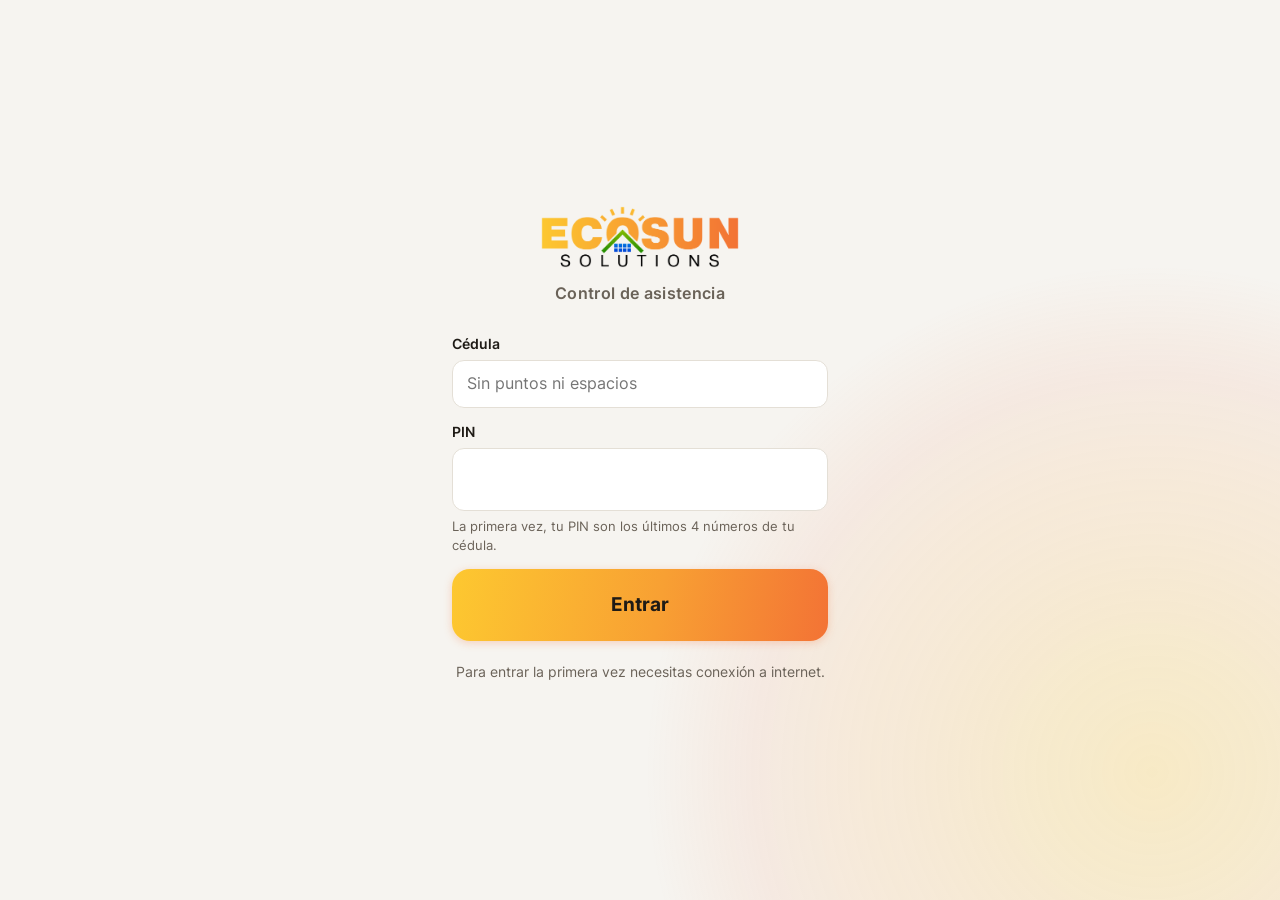
==== index.html @ 81bcc9c9 "ECOSUN Asistencia v1.0: app del empleado y panel Co-Authored-By: Claude Opus 5.5 <noreply@anthropic." ====
<!doctype html>
<html lang="es">
<head>
<meta charset="utf-8">
<meta name="viewport" content="width=device-width,initial-scale=1,viewport-fit=cover">
<title>ECOSUN Asistencia</title>
<meta name="description" content="Control de ingreso y salida del personal de ECOSUN Solutions">
<meta name="theme-color" content="#F8A033">
<meta name="apple-mobile-web-app-capable" content="yes">
<meta name="mobile-web-app-capable" content="yes">
<meta name="apple-mobile-web-app-title" content="ECOSUN">
<meta name="apple-mobile-web-app-status-bar-style" content="default">
<link rel="manifest" href="manifest.webmanifest">
<link rel="icon" href="img/icono-192.png">
<link rel="apple-touch-icon" href="img/icono-180.png">
<link rel="stylesheet" href="css/app.css">
<link rel="stylesheet" href="css/empleado.css">
</head>
<body class="emp">
<div class="halo" aria-hidden="true"></div>

<!-- Cargando -->
<section id="v-carga" class="acceso"><img class="logo" src="img/logo-ecosun.png" alt="ECOSUN Solutions"><p class="sub">Cargando…</p></section>

<!-- Inicio de sesión -->
<section id="v-login" class="acceso" hidden>
  <img class="logo" src="img/logo-ecosun.png" alt="ECOSUN Solutions">
  <p class="sub">Control de asistencia</p>
  <form id="f-login" autocomplete="on" novalidate>
    <div id="login-err" class="error" hidden></div>
    <div class="campo"><label for="l-usuario">Cédula</label>
      <input id="l-usuario" class="inp" inputmode="numeric" autocomplete="username" required placeholder="Sin puntos ni espacios"></div>
    <div class="campo"><label for="l-pin">PIN</label>
      <input id="l-pin" class="inp pin" type="password" inputmode="numeric" maxlength="6" autocomplete="current-password" required>
      <span class="ayuda">La primera vez, tu PIN son los últimos 4 números de tu cédula.</span></div>
    <button class="btn prim big" type="submit" id="b-login">Entrar</button>
  </form>
  <p class="small muted" style="text-align:center;margin-top:22px">Para entrar la primera vez necesitas conexión a internet.</p>
</section>

<!-- Cambio de PIN obligatorio -->
<section id="v-pin" class="acceso" hidden>
  <h1>Crea tu PIN</h1>
  <p class="lead">Es personal. Lo vas a usar cada vez que abras la app.</p>
  <form id="f-pin" novalidate>
    <div id="pin-err" class="error" hidden></div>
    <div class="campo"><label for="p-nuevo">PIN nuevo (4 a 6 números)</label><input id="p-nuevo" class="inp pin" type="password" inputmode="numeric" maxlength="6" autocomplete="new-password"></div>
    <div class="campo"><label for="p-conf">Repite el PIN</label><input id="p-conf" class="inp pin" type="password" inputmode="numeric" maxlength="6" autocomplete="new-password"></div>
    <button class="btn prim big" type="submit">Guardar PIN</button>
  </form>
</section>

<!-- Autorización de datos -->
<section id="v-consent" class="acceso" hidden>
  <h1>Autorización de datos</h1>
  <p class="lead">Léela antes de empezar a marcar.</p>
  <div class="consent" id="consent-txt" tabindex="0"></div>
  <label class="check"><input type="checkbox" id="c-acepto"> <span>Leí y autorizo el tratamiento de mis datos personales, incluida mi ubicación y mi fotografía al momento de marcar.</span></label>
  <div id="consent-err" class="error" hidden></div>
  <button class="btn prim big" id="b-consent" disabled>Aceptar y continuar</button>
  <button class="enlace" id="b-no-acepto" style="margin-top:12px">No acepto</button>
</section>

<!-- Desbloqueo con PIN (funciona sin señal) -->
<section id="v-bloqueo" class="acceso" hidden>
  <img class="logo" src="img/logo-ecosun.png" alt="ECOSUN Solutions">
  <p class="sub" id="bl-hola">Hola</p>
  <form id="f-bloqueo" novalidate>
    <div id="bl-err" class="error" hidden></div>
    <div class="campo"><label for="bl-pin">Tu PIN</label><input id="bl-pin" class="inp pin" type="password" inputmode="numeric" maxlength="6" autocomplete="current-password"></div>
    <button class="btn prim big" type="submit">Entrar</button>
  </form>
  <button class="enlace" id="b-otro" style="margin-top:18px;align-self:center">¿No eres tú? Cerrar sesión</button>
</section>

<!-- App -->
<div id="v-app" class="app" hidden>
  <header class="barra">
    <img src="img/logo-ecosun.png" alt="ECOSUN Solutions">
    <span class="esp"></span>
    <span class="red on" id="red"><i></i><span>Con señal</span></span>
    <button class="icono" id="b-menu" aria-label="Menú"></button>
  </header>

  <main class="cont" id="t-hoy">
    <div class="saludo"><h1 id="hola">Hola</h1><p id="hoy-fecha"></p></div>
    <div class="instalar" id="instalar" hidden></div>
    <div class="card toca" id="toca"></div>
    <div class="card reloj"><div><span class="t" id="clk">--:--</span><span class="ap" id="clk-ap"></span></div><div class="estado" id="estado"></div></div>
    <div class="pend" id="pend" hidden></div>
    <div class="acciones-dia" id="acciones"></div>
    <div class="card lista"><h3>Mis marcas de hoy</h3><div id="hoy-lista"></div></div>
  </main>

  <main class="cont" id="t-semana" hidden>
    <div class="saludo"><h1>Mi semana</h1><p id="sem-rango"></p></div>
    <div class="totales" id="sem-tot"></div>
    <div class="card"><div id="sem-dias"><p class="vacio">Cargando…</p></div></div>
    <p class="small muted" id="sem-act"></p>
  </main>

  <nav class="tabs" aria-label="Secciones"><div class="in" role="tablist">
    <button role="tab" aria-selected="true" data-tab="hoy"></button>
    <button role="tab" aria-selected="false" data-tab="semana"></button>
  </div></nav>
</div>

<script src="js/config.js"></script>
<script src="js/db.js"></script>
<script src="js/reloj.js"></script>
<script src="js/api.js"></script>
<script src="js/cola.js"></script>
<script src="js/util.js"></script>
<script src="js/geo.js"></script>
<script src="js/camara.js"></script>
<script src="vendor/jsQR.js" defer></script>
<script src="js/consentimiento.js"></script>
<script src="js/app.js"></script>
</body>
</html>
---- css/app.css ----
/* ECOSUN Asistencia — estilos compartidos (app del empleado y panel)
   Marca: Amarillo Solar #FDC830 · Naranja Energético #F37335 · Verde #3DAE2B · Azul #0057FF · Gris #F1EFEB · Inter */
@font-face{font-family:Inter;font-weight:400;font-display:swap;src:url(../vendor/fonts/inter-latin-400-normal.woff2) format("woff2")}
@font-face{font-family:Inter;font-weight:500;font-display:swap;src:url(../vendor/fonts/inter-latin-500-normal.woff2) format("woff2")}
@font-face{font-family:Inter;font-weight:600;font-display:swap;src:url(../vendor/fonts/inter-latin-600-normal.woff2) format("woff2")}
@font-face{font-family:Inter;font-weight:700;font-display:swap;src:url(../vendor/fonts/inter-latin-700-normal.woff2) format("woff2")}
@font-face{font-family:Inter;font-weight:800;font-display:swap;src:url(../vendor/fonts/inter-latin-800-normal.woff2) format("woff2")}
:root{
  --sol:#FDC830;--naranja:#F37335;--verde:#3DAE2B;--azul:#0057FF;--gris:#F1EFEB;
  --grad:linear-gradient(100deg,#FDC830 0%,#F8A033 55%,#F37335 100%);
  --bg:#F6F4F0;--surface:#FFFFFF;--ink:#1F1B16;--muted:#6A6258;--line:#E4DFD6;--soft:#F1EFEB;
  --ok:#23801A;--ok-bg:#E6F4E1;--warn:#A9520C;--warn-bg:#FDF0DC;--bad:#B8261A;--bad-bg:#FBE5E1;--info:#0047CC;--info-bg:#E3ECFF;
  --r:14px;--sombra:0 1px 2px rgba(31,27,22,.06),0 6px 20px rgba(31,27,22,.06);
  --sans:Inter,system-ui,-apple-system,"Segoe UI",Roboto,sans-serif;
  color-scheme:light;
}
*{box-sizing:border-box}
html{-webkit-text-size-adjust:100%}
body{margin:0;background:var(--bg);color:var(--ink);font-family:var(--sans);font-size:16px;line-height:1.45;-webkit-font-smoothing:antialiased}
body.con-hoja{overflow:hidden}
img{max-width:100%}
[hidden]{display:none!important}
button,input,select,textarea{font:inherit;color:inherit}
button{cursor:pointer}
:focus-visible{outline:3px solid var(--azul);outline-offset:2px}
.num{font-variant-numeric:tabular-nums}
.muted{color:var(--muted)}
.small{font-size:13.5px}
.sr{position:absolute;width:1px;height:1px;overflow:hidden;clip:rect(0 0 0 0)}

/* Botones */
.btn{display:inline-flex;align-items:center;justify-content:center;gap:8px;min-height:46px;padding:0 18px;border-radius:12px;border:1.5px solid var(--line);background:var(--surface);font-weight:600;font-size:15px;text-decoration:none;color:var(--ink)}
.btn:disabled{opacity:.5;cursor:not-allowed}
.btn.prim{background:var(--grad);border:0;color:#1F1B16;box-shadow:0 2px 8px rgba(243,115,53,.28)}
.btn.azul{background:var(--azul);border-color:var(--azul);color:#fff}
.btn.peligro{color:var(--bad);border-color:#EDC2BC}
.btn.ok{color:var(--ok);border-color:#BFDDB8}
.btn.chico{min-height:36px;padding:0 12px;font-size:13.5px;border-radius:10px}
.btn.bloque{width:100%}
.big{width:100%;min-height:72px;border-radius:18px;font-size:19px;font-weight:700;gap:12px}
.enlace{background:none;border:0;padding:6px;color:var(--azul);font-weight:600;text-decoration:underline;text-underline-offset:3px}

/* Etiquetas */
.tag{display:inline-flex;align-items:center;gap:4px;font-size:12.5px;font-weight:600;border-radius:999px;padding:3px 10px;white-space:nowrap;line-height:1.3}
.t-ok{background:var(--ok-bg);color:var(--ok)}.t-warn{background:var(--warn-bg);color:var(--warn)}.t-bad{background:var(--bad-bg);color:var(--bad)}.t-info{background:var(--info-bg);color:var(--info)}.t-mute{background:var(--soft);color:var(--muted)}

/* Tarjetas */
.card{background:var(--surface);border:1px solid var(--line);border-radius:var(--r);padding:16px;box-shadow:var(--sombra)}
.card h3,.tit{margin:0 0 12px;font-size:12.5px;letter-spacing:.08em;text-transform:uppercase;color:var(--muted);font-weight:700}

/* Formularios */
.campo{display:flex;flex-direction:column;gap:6px;margin-bottom:14px}
.campo label,.lbl{font-size:14px;font-weight:600}
.campo .ayuda{font-size:13px;color:var(--muted)}
.inp{width:100%;min-height:48px;border:1.5px solid var(--line);border-radius:12px;padding:10px 14px;background:#fff;font-size:16px}
.inp:focus{border-color:var(--naranja);outline:none;box-shadow:0 0 0 3px rgba(243,115,53,.18)}
select.inp{appearance:none;background-image:url("data:image/svg+xml,%3Csvg xmlns='http://www.w3.org/2000/svg' width='12' height='8'%3E%3Cpath d='M1 1l5 5 5-5' fill='none' stroke='%236A6258' stroke-width='2'/%3E%3C/svg%3E");background-repeat:no-repeat;background-position:right 14px center;padding-right:36px}
.inp.pin{font-size:28px;letter-spacing:.5em;text-align:center;font-weight:700}
.error{background:var(--bad-bg);color:var(--bad);border-radius:12px;padding:12px 14px;font-size:14.5px;font-weight:500;margin-bottom:14px}
.aviso{background:var(--warn-bg);color:var(--warn);border-radius:12px;padding:12px 14px;font-size:14.5px;font-weight:600;display:flex;gap:10px;align-items:center}
.nota{background:var(--info-bg);color:var(--info);border-radius:12px;padding:12px 14px;font-size:14px}

/* Hoja modal */
.scrim{position:fixed;inset:0;z-index:40;background:rgba(20,16,12,.5);display:flex;align-items:flex-end;justify-content:center;animation:fade .15s ease}
.hoja{background:var(--surface);width:100%;max-width:480px;border-radius:22px 22px 0 0;padding:20px 18px calc(20px + env(safe-area-inset-bottom,0px));max-height:94vh;overflow:auto;animation:sube .2s ease}
.hoja.ancha{max-width:720px}
@media (min-width:760px){.scrim{align-items:center}.hoja{border-radius:22px;max-height:88vh}}
.hoja h2{margin:0 0 14px;font-size:21px;font-weight:800;letter-spacing:-.01em}
.hoja .acciones{display:flex;gap:10px;margin-top:18px}
.hoja .acciones .btn{flex:1}
@keyframes fade{from{opacity:0}}
@keyframes sube{from{transform:translateY(24px);opacity:.6}}

.toast{position:fixed;left:50%;top:calc(14px + env(safe-area-inset-top,0px));transform:translateX(-50%);background:var(--ink);color:#fff;padding:13px 20px;border-radius:14px;font-size:15px;font-weight:600;z-index:60;max-width:calc(100% - 32px);width:max-content;text-align:center;box-shadow:0 8px 28px rgba(0,0,0,.25)}
.toast.bad{background:var(--bad)}.toast.ok{background:var(--ok)}

/* Pasos del flujo de marcación */
.paso{display:flex;gap:12px;align-items:flex-start;padding:13px 0;border-top:1px solid var(--line)}
.paso:first-of-type{border-top:0;padding-top:4px}
.paso>div:not(.ic){min-width:0;flex:1}
.paso b{display:block;font-size:15.5px}
.paso span.d{font-size:14px;color:var(--muted)}
.ic{width:36px;height:36px;border-radius:50%;display:grid;place-items:center;flex:none;background:var(--soft);color:var(--muted)}
.ic.ok{background:var(--ok-bg);color:var(--ok)}.ic.bad{background:var(--bad-bg);color:var(--bad)}.ic.wait{background:var(--info-bg);color:var(--info)}.ic.warn{background:var(--warn-bg);color:var(--warn)}
.visor{position:relative;margin-top:12px;border-radius:16px;overflow:hidden;background:#111;aspect-ratio:3/4;max-height:52vh;width:100%}
.visor video{width:100%;height:100%;object-fit:cover;display:block}
.visor.espejo video{transform:scaleX(-1)}
.visor img{width:100%;height:100%;object-fit:cover;display:block}
.visor .marco{position:absolute;inset:18% 14%;border:3px solid rgba(253,200,48,.95);border-radius:18px;box-shadow:0 0 0 999px rgba(0,0,0,.25)}
.visor .ovalo{position:absolute;left:50%;top:46%;width:58%;aspect-ratio:3/4;transform:translate(-50%,-50%);border:3px dashed rgba(255,255,255,.85);border-radius:50%}
.visor .msg{position:absolute;left:0;right:0;bottom:0;padding:10px;background:linear-gradient(transparent,rgba(0,0,0,.7));color:#fff;font-size:14px;font-weight:600;text-align:center}
.spin{width:18px;height:18px;border-radius:50%;border:2.5px solid currentColor;border-right-color:transparent;animation:gira .8s linear infinite;display:inline-block}
@keyframes gira{to{transform:rotate(360deg)}}
@media (prefers-reduced-motion:reduce){*{animation:none!important}}
---- css/empleado.css ----
/* App del empleado — pensada para una mano, al sol, con guantes */
body.emp{background:var(--bg)}
.app{max-width:480px;margin:0 auto;min-height:100vh;min-height:100dvh;display:flex;flex-direction:column}
.barra{position:sticky;top:0;z-index:20;background:rgba(255,255,255,.94);backdrop-filter:blur(10px);-webkit-backdrop-filter:blur(10px);border-bottom:1px solid var(--line);padding:calc(8px + env(safe-area-inset-top,0px)) 14px 8px;display:flex;align-items:center;gap:10px}
.barra img{height:30px;width:auto}
.barra .esp{flex:1}
.red{display:inline-flex;align-items:center;gap:6px;font-size:12.5px;font-weight:700;border-radius:999px;padding:5px 10px}
.red.on{background:var(--ok-bg);color:var(--ok)}.red.off{background:var(--warn-bg);color:var(--warn)}
.red i{width:8px;height:8px;border-radius:50%;background:currentColor}
.icono{width:44px;height:44px;border-radius:12px;border:0;background:transparent;display:grid;place-items:center}
.icono:active{background:var(--soft)}
main.cont{flex:1;padding:16px 16px calc(96px + env(safe-area-inset-bottom,0px));display:flex;flex-direction:column;gap:14px}

/* Pantallas de acceso */
.acceso{min-height:100vh;min-height:100dvh;display:flex;flex-direction:column;justify-content:center;padding:28px 22px calc(28px + env(safe-area-inset-bottom,0px));max-width:420px;margin:0 auto}
.acceso .logo{width:220px;margin:0 auto 6px;display:block}
.acceso .sub{text-align:center;color:var(--muted);font-weight:600;margin:0 0 28px;letter-spacing:.02em}
.acceso h1{font-size:24px;margin:0 0 6px;font-weight:800;letter-spacing:-.015em}
.acceso p.lead{margin:0 0 20px;color:var(--muted)}
.halo{position:fixed;inset:auto -30vw -30vw auto;width:80vw;height:80vw;border-radius:50%;background:radial-gradient(circle,rgba(253,200,48,.22),rgba(243,115,53,.08) 55%,transparent 70%);pointer-events:none;z-index:-1}
.consent{max-height:46vh;overflow:auto;background:var(--surface);border:1px solid var(--line);border-radius:14px;padding:14px 16px;font-size:14.5px;line-height:1.55}
.consent h4{margin:12px 0 4px;font-size:14.5px}
.check{display:flex;gap:12px;align-items:flex-start;margin:16px 0;font-size:15px;font-weight:500}
.check input{width:24px;height:24px;flex:none;margin-top:1px;accent-color:var(--naranja)}

/* Inicio */
.saludo h1{margin:0;font-size:24px;font-weight:800;letter-spacing:-.015em}
.saludo p{margin:2px 0 0;color:var(--muted);font-weight:500}
.toca{display:flex;gap:12px;align-items:flex-start}
.toca .pin{width:42px;height:42px;border-radius:12px;background:var(--grad);display:grid;place-items:center;flex:none;color:#1F1B16}
.toca b{display:block;font-size:17px}
.toca span{color:var(--muted);font-size:14px;display:block}
.reloj{text-align:center;padding:4px 0}
.reloj .t{font-size:64px;font-weight:800;line-height:1;letter-spacing:-.03em;font-variant-numeric:tabular-nums}
.reloj .ap{font-size:20px;font-weight:700;color:var(--muted);margin-left:4px;letter-spacing:0}
.reloj .estado{margin-top:10px;font-weight:600;font-size:15px}
.acciones-dia{display:flex;flex-direction:column;gap:10px}
.btn.big.sal{background:var(--ink);color:#fff;border:0}
.pend{display:flex;align-items:center;gap:12px;background:var(--warn-bg);color:var(--warn);border-radius:14px;padding:13px 14px;font-weight:600;font-size:14.5px}
.pend .btn{margin-left:auto;flex:none}
.lista .r{display:flex;justify-content:space-between;align-items:center;gap:10px;padding:11px 0;border-top:1px solid var(--line)}
.lista .r:first-of-type{border-top:0;padding-top:2px}
.lista .r b{display:block;font-size:15.5px}
.lista .r span{font-size:13.5px;color:var(--muted)}
.lista .tags{display:flex;flex-direction:column;gap:4px;align-items:flex-end}
.vacio{color:var(--muted);margin:0;font-size:14.5px}

/* Pestañas inferiores */
.tabs{position:fixed;left:0;right:0;bottom:0;z-index:20;background:#fff;border-top:1px solid var(--line);display:flex;justify-content:center;padding-bottom:env(safe-area-inset-bottom,0px)}
.tabs .in{display:flex;max-width:480px;width:100%}
.tabs button{flex:1;border:0;background:none;min-height:62px;display:flex;flex-direction:column;align-items:center;justify-content:center;gap:3px;font-size:12.5px;font-weight:700;color:var(--muted)}
.tabs button[aria-selected="true"]{color:var(--ink)}
.tabs button[aria-selected="true"] svg{color:var(--naranja)}

/* Semana */
.totales{display:grid;grid-template-columns:repeat(3,1fr);gap:10px}
.tot{background:var(--surface);border:1px solid var(--line);border-radius:14px;padding:12px;text-align:center}
.tot b{display:block;font-size:22px;font-weight:800;font-variant-numeric:tabular-nums}
.tot span{font-size:12.5px;color:var(--muted);font-weight:600}
.dia{display:grid;grid-template-columns:62px 1fr auto;gap:10px;align-items:center;padding:12px 0;border-top:1px solid var(--line)}
.dia:first-of-type{border-top:0}
.dia .f{font-weight:700;text-transform:capitalize;line-height:1.2}
.dia .f small{display:block;color:var(--muted);font-weight:500;font-size:12.5px}
.dia .h{font-size:14px;color:var(--muted)}
.dia .h b{color:var(--ink);font-size:15px}
.dia .x{text-align:right;display:flex;flex-direction:column;gap:4px;align-items:flex-end}
.instalar{display:flex;gap:12px;align-items:center;background:var(--surface);border:1.5px dashed var(--naranja);border-radius:14px;padding:12px 14px;font-size:14.5px}
.instalar b{display:block}
.menu-op{display:flex;flex-direction:column;gap:10px}
.menu-op .btn{justify-content:flex-start}
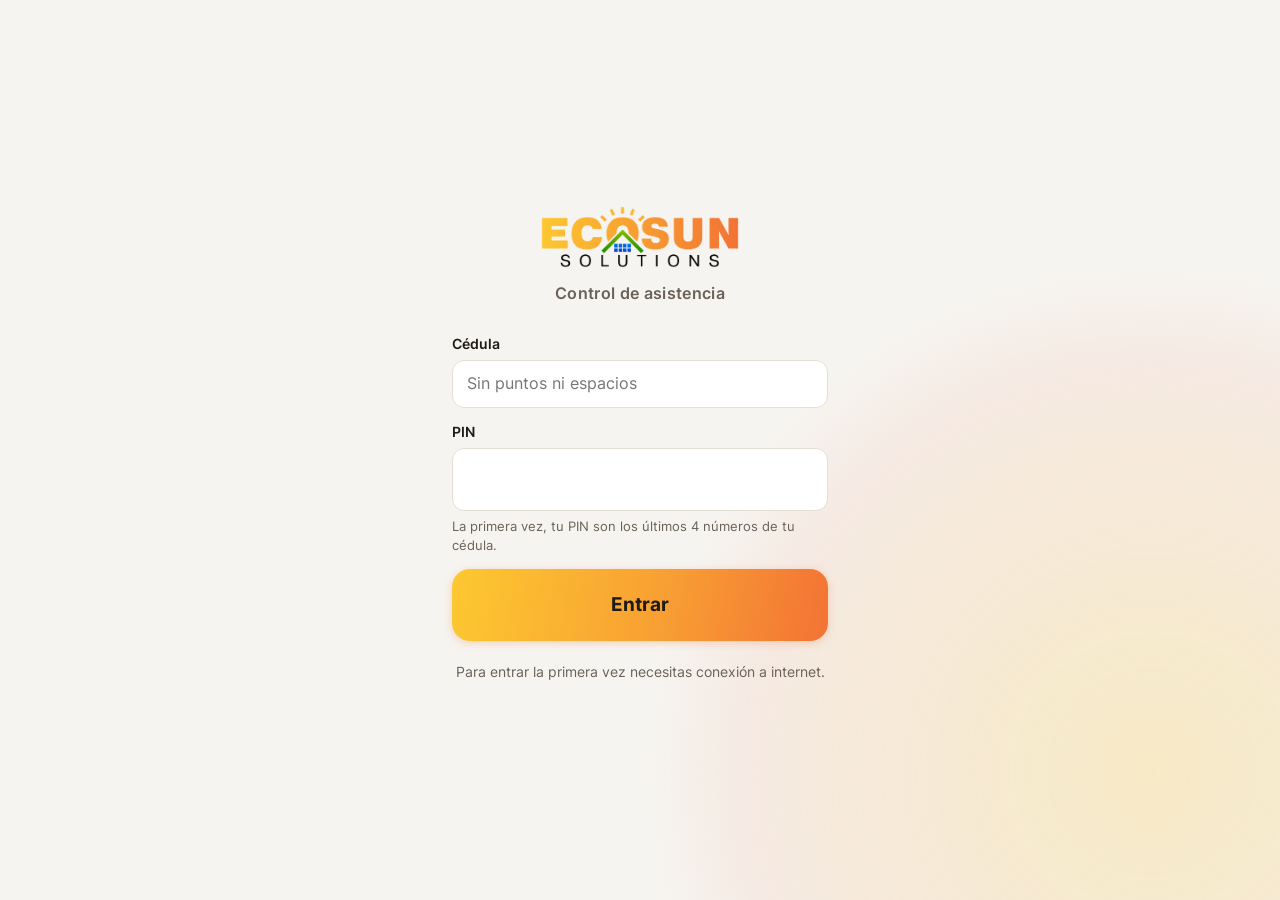
==== commit e6a6a6c6: "App: no quedarse en Cargando si el almacenamiento del navegador se traba; opciones de rescate Co-Aut" ====
--- a/index.html
+++ b/index.html
@@ -20,7 +20,11 @@
 <div class="halo" aria-hidden="true"></div>
 
 <!-- Cargando -->
-<section id="v-carga" class="acceso"><img class="logo" src="img/logo-ecosun.png" alt="ECOSUN Solutions"><p class="sub">Cargando…</p></section>
+<section id="v-carga" class="acceso"><img class="logo" src="img/logo-ecosun.png" alt="ECOSUN Solutions"><p class="sub" id="carga-txt">Cargando…</p>
+  <div id="carga-ayuda" hidden><p class="small muted" style="text-align:center">¿Se quedó cargando? Prueba estas opciones en orden:</p>
+    <button class="btn prim bloque" id="b-recargar">1. Volver a intentar</button>
+    <button class="btn bloque" id="b-reparar" style="margin-top:10px">2. Reparar la app</button>
+    <p class="small muted" style="text-align:center;margin-top:12px">Reparar no borra tu sesión ni tus marcas guardadas.</p></div></section>
 
 <!-- Inicio de sesión -->
 <section id="v-login" class="acceso" hidden>
--- a/css/app.css
+++ b/css/app.css
@@ -78,7 +78,7 @@
 .paso{display:flex;gap:12px;align-items:flex-start;padding:13px 0;border-top:1px solid var(--line)}
 .paso:first-of-type{border-top:0;padding-top:4px}
 .paso>div:not(.ic){min-width:0;flex:1}
-.paso b{display:block;font-size:15.5px}
+.paso>div>b{display:block;font-size:15.5px}
 .paso span.d{font-size:14px;color:var(--muted)}
 .ic{width:36px;height:36px;border-radius:50%;display:grid;place-items:center;flex:none;background:var(--soft);color:var(--muted)}
 .ic.ok{background:var(--ok-bg);color:var(--ok)}.ic.bad{background:var(--bad-bg);color:var(--bad)}.ic.wait{background:var(--info-bg);color:var(--info)}.ic.warn{background:var(--warn-bg);color:var(--warn)}
--- a/css/empleado.css
+++ b/css/empleado.css
@@ -65,6 +65,6 @@
 .dia .h b{color:var(--ink);font-size:15px}
 .dia .x{text-align:right;display:flex;flex-direction:column;gap:4px;align-items:flex-end}
 .instalar{display:flex;gap:12px;align-items:center;background:var(--surface);border:1.5px dashed var(--naranja);border-radius:14px;padding:12px 14px;font-size:14.5px}
-.instalar b{display:block}
+.instalar>div>b{display:block}
 .menu-op{display:flex;flex-direction:column;gap:10px}
 .menu-op .btn{justify-content:flex-start}
